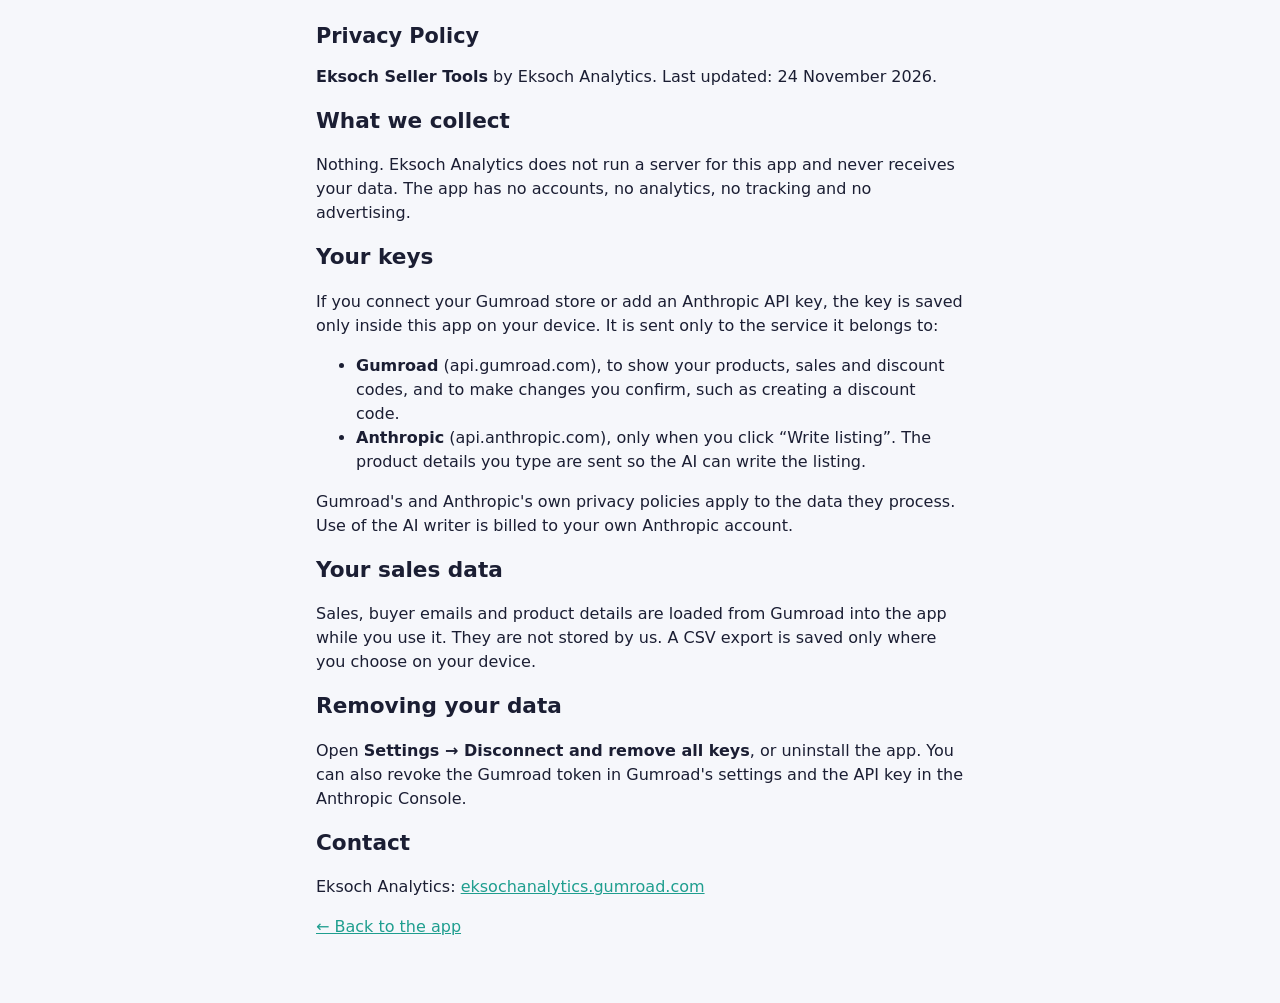
==== privacy.html @ e776fb32 "Eksoch Seller Tools: first release Browser-only PWA for Gumroad sellers: sales dashboard, products, " ====
<!doctype html>
<html lang="en">
<head>
  <meta charset="utf-8">
  <meta name="viewport" content="width=device-width, initial-scale=1">
  <title>Privacy Policy · Eksoch Seller Tools</title>
  <link rel="stylesheet" href="styles.css">
  <style>main { max-width: 680px; padding: 24px 16px 48px; margin-inline: auto; } h1 { margin-bottom: 16px; }</style>
</head>
<body>
  <main>
    <h1>Privacy Policy</h1>
    <p><strong>Eksoch Seller Tools</strong> by Eksoch Analytics. Last updated: 24 November 2026.</p>

    <h2>What we collect</h2>
    <p>Nothing. Eksoch Analytics does not run a server for this app and never receives your data.
      The app has no accounts, no analytics, no tracking and no advertising.</p>

    <h2>Your keys</h2>
    <p>If you connect your Gumroad store or add an Anthropic API key, the key is saved only inside
      this app on your device. It is sent only to the service it belongs to:</p>
    <ul>
      <li><strong>Gumroad</strong> (api.gumroad.com), to show your products, sales and discount codes,
        and to make changes you confirm, such as creating a discount code.</li>
      <li><strong>Anthropic</strong> (api.anthropic.com), only when you click “Write listing”. The product
        details you type are sent so the AI can write the listing.</li>
    </ul>
    <p>Gumroad's and Anthropic's own privacy policies apply to the data they process.
      Use of the AI writer is billed to your own Anthropic account.</p>

    <h2>Your sales data</h2>
    <p>Sales, buyer emails and product details are loaded from Gumroad into the app while you use it.
      They are not stored by us. A CSV export is saved only where you choose on your device.</p>

    <h2>Removing your data</h2>
    <p>Open <strong>Settings → Disconnect and remove all keys</strong>, or uninstall the app.
      You can also revoke the Gumroad token in Gumroad's settings and the API key in the Anthropic Console.</p>

    <h2>Contact</h2>
    <p>Eksoch Analytics: <a href="https://eksochanalytics.gumroad.com">eksochanalytics.gumroad.com</a></p>
    <p><a href="./">← Back to the app</a></p>
  </main>
</body>
</html>
---- styles.css ----
:root {
  --bg: #f6f7fb;
  --card: #ffffff;
  --ink: #1b1e33;
  --muted: #5d6178;
  --line: #e1e4ef;
  --navy: #1f2347;
  --teal: #1f9e8f;
  --mint: #7fd6c8;
  --amber: #f2a33a;
  --accent: #1f2347;
  --accent-ink: #ffffff;
  --bar: #1f9e8f;
  --good: #1f8a5c;
  --bad: #c0392b;
  --bad-bg: #fdecea;
  --warn-bg: #fff4e2;
  --field: #ffffff;
  --shadow: 0 1px 2px rgba(27, 30, 51, .05), 0 6px 18px rgba(27, 30, 51, .06);
}
@media (prefers-color-scheme: dark) {
  :root {
    --bg: #12142a;
    --card: #1c1f3a;
    --ink: #eef0fa;
    --muted: #a7abc6;
    --line: #2d3156;
    --teal: #4cc7b7;
    --accent: #f2a33a;
    --accent-ink: #12142a;
    --bar: #4cc7b7;
    --good: #5ccf98;
    --bad: #ff8a7a;
    --bad-bg: #3a1f2a;
    --warn-bg: #33291a;
    --field: #15182f;
    --shadow: none;
  }
}

* { box-sizing: border-box; }
[hidden] { display: none !important; }
html { -webkit-text-size-adjust: 100%; }
body {
  margin: 0; background: var(--bg); color: var(--ink);
  font: 16px/1.5 "Segoe UI", system-ui, -apple-system, Roboto, sans-serif;
  padding-bottom: env(safe-area-inset-bottom);
}
.wrap { max-width: 1100px; margin-inline: auto; padding-inline: 16px; }
a { color: var(--teal); }
h2 { font-size: 1.35rem; margin: 8px 0 12px; }
h3 { font-size: 1.05rem; margin: 0 0 10px; }
.muted { color: var(--muted); }
.small { font-size: .88rem; }

/* Header */
.hero { background: var(--navy); color: #fff; margin-bottom: 18px; }
.top { display: flex; align-items: center; justify-content: space-between; gap: 12px; padding-top: 16px; padding-bottom: 12px; }
.brand { display: flex; align-items: center; gap: 12px; }
.brand img { border-radius: 12px; }
h1 { font-size: 1.3rem; margin: 0; line-height: 1.2; }
.brand p { margin: 0; color: var(--mint); font-size: .9rem; }
.badge { background: var(--amber); color: #12142a; font-weight: 700; font-size: .8rem; padding: 4px 10px; border-radius: 999px; white-space: nowrap; }
.tabs { display: flex; gap: 4px; overflow-x: auto; scrollbar-width: none; padding-bottom: 0; }
.tabs::-webkit-scrollbar { display: none; }
.tabs a {
  color: #d9dcf0; text-decoration: none; padding: 10px 12px; border-radius: 10px 10px 0 0;
  white-space: nowrap; font-weight: 600; font-size: .93rem;
}
.tabs a:hover { background: rgba(255, 255, 255, .08); }
.tabs a[aria-current="page"] { background: var(--bg); color: var(--ink); }

/* Cards & layout */
.card { background: var(--card); border: 1px solid var(--line); border-radius: 14px; padding: 16px; box-shadow: var(--shadow); margin-bottom: 16px; }
.grid { display: grid; gap: 12px; }
.kpis { grid-template-columns: repeat(4, minmax(0, 1fr)); }
.two { grid-template-columns: repeat(2, minmax(0, 1fr)); }
.three { grid-template-columns: repeat(3, minmax(0, 1fr)); }
@media (max-width: 760px) {
  .kpis { grid-template-columns: repeat(2, minmax(0, 1fr)); }
  .two, .three { grid-template-columns: 1fr; }
}
.kpi { background: var(--card); border: 1px solid var(--line); border-radius: 14px; padding: 14px 16px; box-shadow: var(--shadow); }
.kpi span { display: block; color: var(--muted); font-size: .85rem; }
.kpi strong { font-size: 1.6rem; font-variant-numeric: tabular-nums; }
.row { display: flex; gap: 10px; align-items: center; flex-wrap: wrap; }
.spread { justify-content: space-between; }

/* Buttons & fields */
.btn {
  display: inline-flex; align-items: center; justify-content: center; gap: 6px;
  padding: 10px 16px; border-radius: 10px; font-weight: 600; font-size: .95rem; font-family: inherit;
  text-decoration: none; border: 1px solid var(--line); color: var(--ink); background: var(--card); cursor: pointer;
}
.btn:hover { border-color: var(--muted); }
.btn.primary { background: var(--accent); color: var(--accent-ink); border-color: var(--accent); }
.btn.danger { color: var(--bad); }
.btn:disabled { opacity: .5; cursor: not-allowed; }
.btn.small { padding: 6px 10px; font-size: .85rem; }
label { display: block; font-weight: 600; font-size: .9rem; margin-bottom: 12px; }
label .hint { font-weight: 400; color: var(--muted); }
input, select, textarea {
  display: block; width: 100%; margin-top: 4px; padding: 10px 12px; font: inherit; color: var(--ink);
  background: var(--field); border: 1px solid var(--line); border-radius: 10px;
}
input:focus, select:focus, textarea:focus, .btn:focus-visible, .tabs a:focus-visible { outline: 2px solid var(--teal); outline-offset: 1px; }
textarea { min-height: 110px; resize: vertical; }
.check { display: flex; gap: 8px; align-items: center; font-weight: 400; }
.check input { width: auto; margin: 0; }

/* Messages */
.msg { border-radius: 10px; padding: 10px 14px; margin: 0 0 14px; }
.msg.error { background: var(--bad-bg); color: var(--bad); }
.msg.warn { background: var(--warn-bg); }
.msg.info { background: var(--card); border: 1px solid var(--line); }
.toast {
  position: fixed; left: 50%; bottom: 20px; transform: translateX(-50%); z-index: 10;
  background: var(--navy); color: #fff; padding: 10px 18px; border-radius: 999px; box-shadow: 0 6px 18px rgba(0, 0, 0, .25);
  max-width: calc(100% - 32px);
}

/* Tables */
.table-wrap { overflow-x: auto; }
table { width: 100%; border-collapse: collapse; font-size: .93rem; }
th, td { text-align: left; padding: 9px 10px; border-bottom: 1px solid var(--line); vertical-align: top; }
th { color: var(--muted); font-weight: 600; font-size: .82rem; text-transform: uppercase; letter-spacing: .02em; }
td.num, th.num { text-align: right; font-variant-numeric: tabular-nums; white-space: nowrap; }
.pill { display: inline-block; padding: 2px 8px; border-radius: 999px; font-size: .8rem; font-weight: 600; background: var(--line); }
.pill.on { background: rgba(31, 138, 92, .15); color: var(--good); }

/* Charts */
.bars { display: flex; align-items: flex-end; gap: 2px; height: 180px; border-bottom: 1px solid var(--line); }
.bars div { flex: 1; background: var(--bar); border-radius: 3px 3px 0 0; min-height: 0; }
.bars div:hover { opacity: .75; }
.axis { display: flex; justify-content: space-between; color: var(--muted); font-size: .8rem; margin-top: 6px; }
.hbar { margin-bottom: 10px; }
.hbar .lab { display: flex; justify-content: space-between; gap: 10px; font-size: .9rem; }
.hbar .lab span:first-child { overflow: hidden; text-overflow: ellipsis; white-space: nowrap; min-width: 0; }
.hbar .lab span:last-child { white-space: nowrap; flex-shrink: 0; }
.hbar .track { height: 10px; background: var(--line); border-radius: 999px; overflow: hidden; margin-top: 4px; }
.hbar .fill { height: 100%; background: var(--bar); border-radius: 999px; }

/* Welcome */
.welcome { max-width: 640px; margin: 10px auto 30px; }
.welcome ol { padding-left: 20px; }
.welcome li { margin-bottom: 6px; }

/* Listing output */
.out-block { margin-bottom: 14px; }
.out-head { display: flex; justify-content: space-between; align-items: center; gap: 8px; margin-bottom: 4px; }
.out-head strong { font-size: .92rem; }
.out-text { background: var(--field); border: 1px solid var(--line); border-radius: 10px; padding: 10px 12px; white-space: pre-wrap; word-break: break-word; }
.out-rich { background: var(--field); border: 1px solid var(--line); border-radius: 10px; padding: 4px 14px; }
.out-rich h4 { margin: 12px 0 4px; }
.tags { display: flex; flex-wrap: wrap; gap: 6px; }
.tags span { background: var(--line); border-radius: 999px; padding: 3px 10px; font-size: .88rem; }
.tags span.long { background: var(--bad-bg); color: var(--bad); }

.loading { color: var(--muted); padding: 30px 0; text-align: center; }
.foot { color: var(--muted); font-size: .85rem; padding-top: 10px; padding-bottom: 30px; }
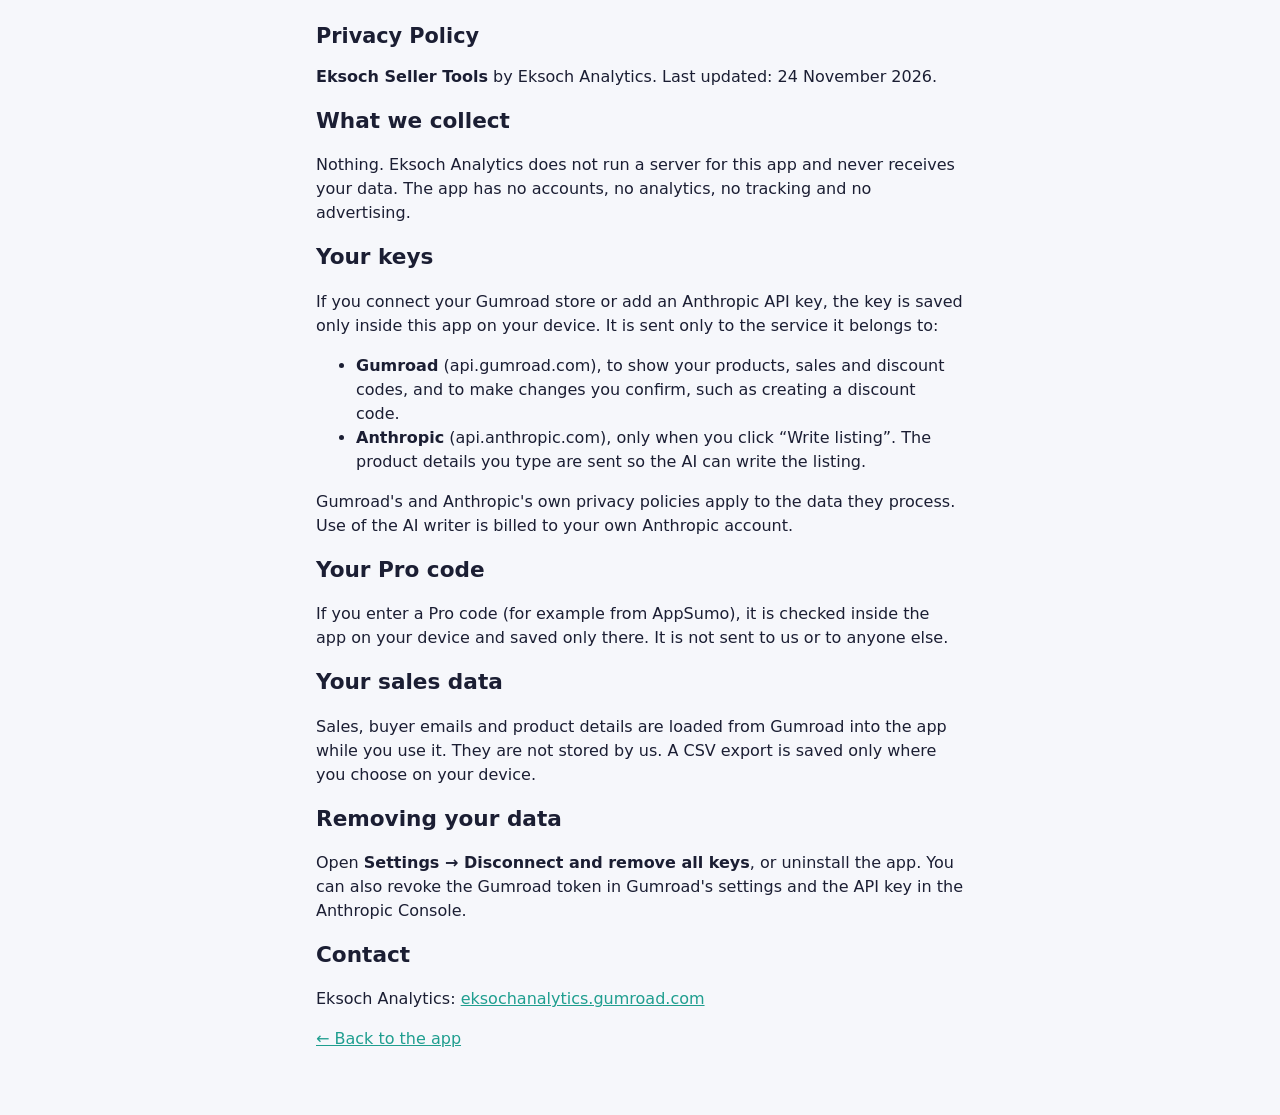
==== commit 33e63d7a: "Add Pro unlock with AppSumo codes AI listing writer, discount codes and sales export now need a Pro " ====
--- a/privacy.html
+++ b/privacy.html
@@ -28,6 +28,10 @@
     <p>Gumroad's and Anthropic's own privacy policies apply to the data they process.
       Use of the AI writer is billed to your own Anthropic account.</p>
 
+    <h2>Your Pro code</h2>
+    <p>If you enter a Pro code (for example from AppSumo), it is checked inside the app on your device
+      and saved only there. It is not sent to us or to anyone else.</p>
+
     <h2>Your sales data</h2>
     <p>Sales, buyer emails and product details are loaded from Gumroad into the app while you use it.
       They are not stored by us. A CSV export is saved only where you choose on your device.</p>
--- a/styles.css
+++ b/styles.css
@@ -158,3 +158,6 @@
 
 .loading { color: var(--muted); padding: 30px 0; text-align: center; }
 .foot { color: var(--muted); font-size: .85rem; padding-top: 10px; padding-bottom: 30px; }
+
+/* Pro-only tabs when Pro is not unlocked */
+.tabs a.locked::after { content: " 🔒"; font-size: .8em; }
